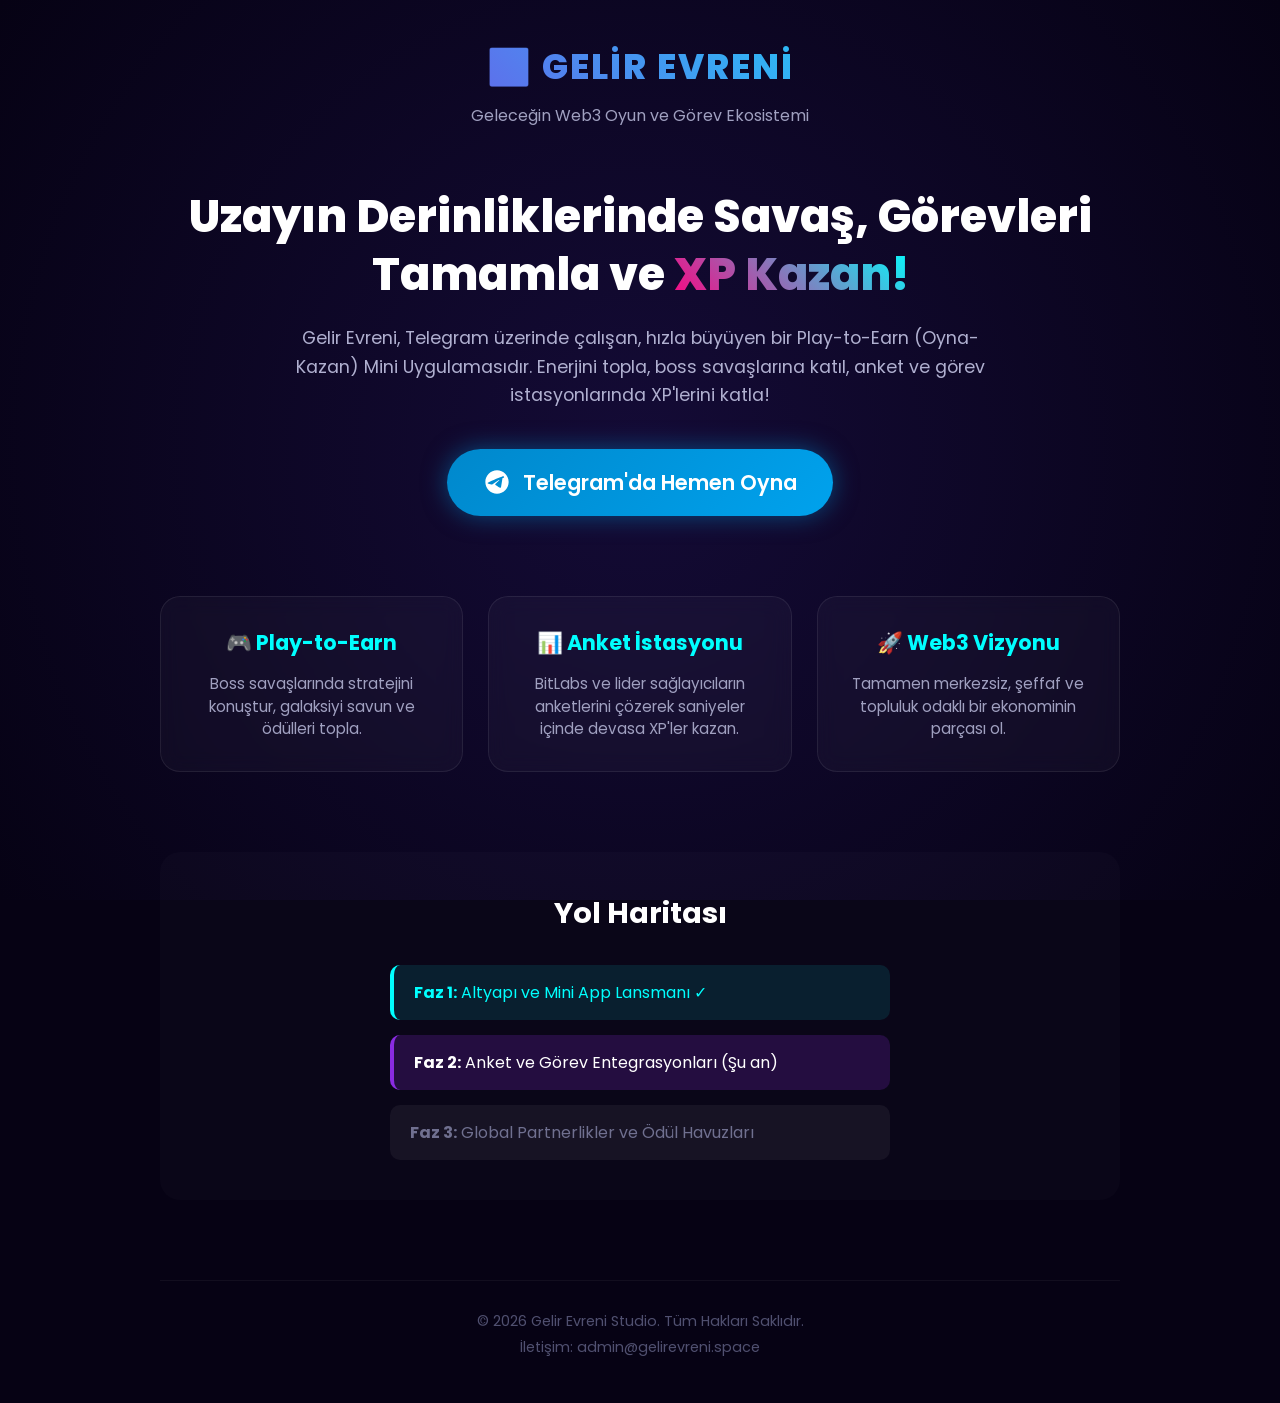
==== index.html @ 6a4e1609 "Rename İndex.html to index.html" ====
<!DOCTYPE html>
<html lang="tr">
<head>
    <meta charset="UTF-8">
    <meta name="viewport" content="width=device-width, initial-scale=1.0">
    <title>Gelir Evreni - Telegram Web3 Ekosistemi</title>
    <link rel="stylesheet" href="style.css">
    <link href="https://fonts.googleapis.com/css2?family=Poppins:wght@300;400;600;800&display=swap" rel="stylesheet">
</head>
<body>

    <div class="space-bg"></div>

    <div class="container">
        <header>
            <div class="logo">🌌 Gelir Evreni</div>
            <p class="tagline">Geleceğin Web3 Oyun ve Görev Ekosistemi</p>
        </header>

        <main class="hero">
            <h1>Uzayın Derinliklerinde Savaş, Görevleri Tamamla ve <span class="highlight">XP Kazan!</span></h1>
            <p class="description">
                Gelir Evreni, Telegram üzerinde çalışan, hızla büyüyen bir Play-to-Earn (Oyna-Kazan) Mini Uygulamasıdır. 
                Enerjini topla, boss savaşlarına katıl, anket ve görev istasyonlarında XP'lerini katla!
            </p>

            <a href="https://t.me/gelirevreni_bot" target="_blank" class="cta-button">
                <svg viewBox="0 0 24 24" class="tg-icon"><path d="M12 2C6.48 2 2 6.48 2 12s4.48 10 10 10 10-4.48 10-10S17.52 2 12 2zm4.64 6.8c-.15 1.58-.8 5.42-1.13 7.19-.14.75-.42 1-.68 1.03-.58.05-1.02-.38-1.58-.75-.88-.58-1.38-.94-2.23-1.5-1-.65-.35-1 .22-1.62.15-.15 2.7-2.46 2.75-2.67.01-.03.01-.15-.06-.21-.07-.06-.17-.04-.25-.02-.11.02-1.83 1.16-5.16 3.41-.49.33-.93.5-1.33.49-.44-.01-1.29-.25-1.92-.45-.77-.25-1.39-.39-1.34-.83.03-.23.35-.46.97-.71 3.8-1.65 6.33-2.74 7.6-3.27 3.61-1.51 4.36-1.77 4.85-1.78.11 0 .35.03.5.16.13.1.17.24.19.34.02.13.03.38.01.55z"/></svg>
                Telegram'da Hemen Oyna
            </a>
        </main>

        <section class="features">
            <div class="card">
                <h3>🎮 Play-to-Earn</h3>
                <p>Boss savaşlarında stratejini konuştur, galaksiyi savun ve ödülleri topla.</p>
            </div>
            <div class="card">
                <h3>📊 Anket İstasyonu</h3>
                <p>BitLabs ve lider sağlayıcıların anketlerini çözerek saniyeler içinde devasa XP'ler kazan.</p>
            </div>
            <div class="card">
                <h3>🚀 Web3 Vizyonu</h3>
                <p>Tamamen merkezsiz, şeffaf ve topluluk odaklı bir ekonominin parçası ol.</p>
            </div>
        </section>

        <section class="roadmap">
            <h2>Yol Haritası</h2>
            <div class="timeline">
                <div class="step done"><strong>Faz 1:</strong> Altyapı ve Mini App Lansmanı ✓</div>
                <div class="step active"><strong>Faz 2:</strong> Anket ve Görev Entegrasyonları (Şu an)</div>
                <div class="step"><strong>Faz 3:</strong> Global Partnerlikler ve Ödül Havuzları</div>
            </div>
        </section>

        <footer>
            <p>&copy; 2026 Gelir Evreni Studio. Tüm Hakları Saklıdır.</p>
            <p>İletişim: admin@gelirevreni.space</p>
        </footer>
    </div>

</body>
</html>
---- style.css ----
/* Temel Sıfırlamalar */
* {
    margin: 0;
    padding: 0;
    box-sizing: border-box;
    font-family: 'Poppins', sans-serif;
}

body {
    background-color: #060214;
    color: #ffffff;
    overflow-x: hidden;
    min-height: 100vh;
}

/* Animasyonlu Canlı Uzay Arka Planı */
.space-bg {
    position: fixed;
    top: 0;
    left: 0;
    width: 100%;
    height: 100%;
    background: radial-gradient(circle at 50% 50%, #140b36 0%, #060214 100%);
    z-index: -1;
}

/* Kapsayıcı */
.container {
    max-width: 1000px;
    margin: 0 auto;
    padding: 40px 20px;
    text-align: center;
}

/* Header */
header {
    margin-bottom: 60px;
}

.logo {
    font-size: 2.2rem;
    font-weight: 800;
    letter-spacing: 2px;
    text-transform: uppercase;
    background: linear-gradient(45deg, #8a2be2, #00ffff);
    -webkit-background-clip: text;
    -webkit-text-fill-color: transparent;
}

.tagline {
    font-size: 1rem;
    color: #a0a0c0;
    margin-top: 10px;
}

/* Hero Section */
.hero h1 {
    font-size: 2.8rem;
    font-weight: 800;
    line-height: 1.3;
    margin-bottom: 20px;
}

.highlight {
    background: linear-gradient(45deg, #ff007f, #00ffff);
    -webkit-background-clip: text;
    -webkit-text-fill-color: transparent;
}

.description {
    font-size: 1.1rem;
    color: #b0b0d0;
    max-width: 700px;
    margin: 0 auto 40px auto;
    line-height: 1.6;
}

/* Dev Telegram Butonu */
.cta-button {
    display: inline-flex;
    align-items: center;
    gap: 12px;
    background: linear-gradient(135deg, #0088cc 0%, #00a2ed 100%);
    color: white;
    text-decoration: none;
    padding: 18px 36px;
    font-size: 1.3rem;
    font-weight: 600;
    border-radius: 50px;
    box-shadow: 0 0 25px rgba(0, 136, 204, 0.5);
    transition: transform 0.3s ease, box-shadow 0.3s ease;
}

.cta-button:hover {
    transform: scale(1.05);
    box-shadow: 0 0 35px rgba(0, 136, 204, 0.8);
}

.tg-icon {
    width: 28px;
    height: 28px;
    fill: white;
}

/* Özellik Kartları (Features) */
.features {
    display: grid;
    grid-template-columns: repeat(auto-fit, minmax(280px, 1fr));
    gap: 25px;
    margin: 80px 0;
}

.card {
    background: rgba(255, 255, 255, 0.03);
    border: 1px solid rgba(255, 255, 255, 0.08);
    padding: 30px;
    border-radius: 20px;
    backdrop-filter: blur(10px);
    transition: border 0.3s ease;
}

.card:hover {
    border-color: #8a2be2;
}

.card h3 {
    font-size: 1.3rem;
    margin-bottom: 15px;
    color: #00ffff;
}

.card p {
    color: #a0a0c0;
    font-size: 0.95rem;
    line-height: 1.5;
}

/* Yol Haritası (Roadmap) */
.roadmap {
    margin: 60px 0;
    background: rgba(255, 255, 255, 0.02);
    padding: 40px;
    border-radius: 20px;
}

.roadmap h2 {
    margin-bottom: 30px;
    font-size: 1.8rem;
}

.timeline {
    display: flex;
    flex-direction: column;
    gap: 15px;
    max-width: 500px;
    margin: 0 auto;
    text-align: left;
}

.step {
    padding: 15px 20px;
    border-radius: 10px;
    background: rgba(255, 255, 255, 0.05);
    color: #707090;
}

.step.done {
    background: rgba(0, 255, 255, 0.1);
    color: #00ffff;
    border-left: 4px solid #00ffff;
}

.step.active {
    background: rgba(138, 43, 226, 0.2);
    color: #ffffff;
    border-left: 4px solid #8a2be2;
}

/* Footer */
footer {
    margin-top: 80px;
    border-top: 1px solid rgba(255, 255, 255, 0.05);
    padding-top: 30px;
    color: #505070;
    font-size: 0.9rem;
}

footer p {
    margin-bottom: 5px;
}

/* Mobil Uyum Tasarımı */
@media (max-width: 768px) {
    .hero h1 { font-size: 2rem; }
    .description { font-size: 1rem; }
    .cta-button { font-size: 1.1rem; padding: 15px 30px; }
}
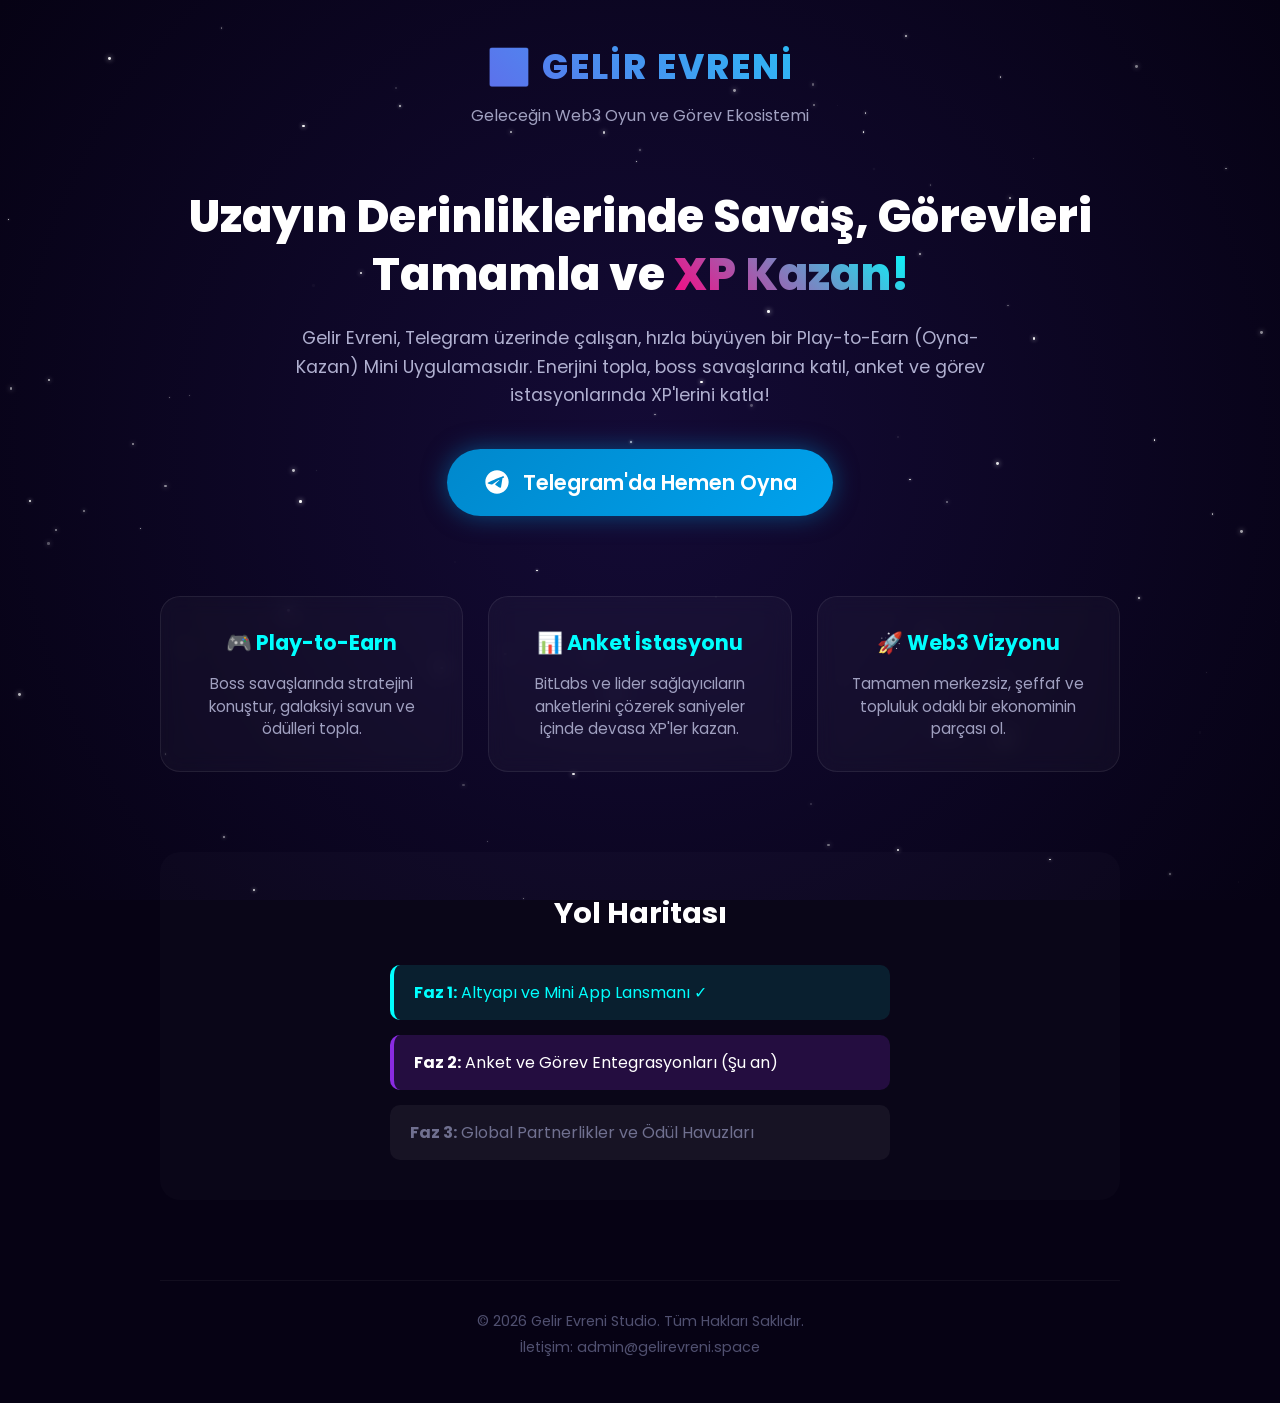
==== commit af961752: "Update index.html" ====
--- a/index.html
+++ b/index.html
@@ -59,6 +59,6 @@
             <p>İletişim: admin@gelirevreni.space</p>
         </footer>
     </div>
-
+<script src="index.js"></script>
 </body>
 </html>
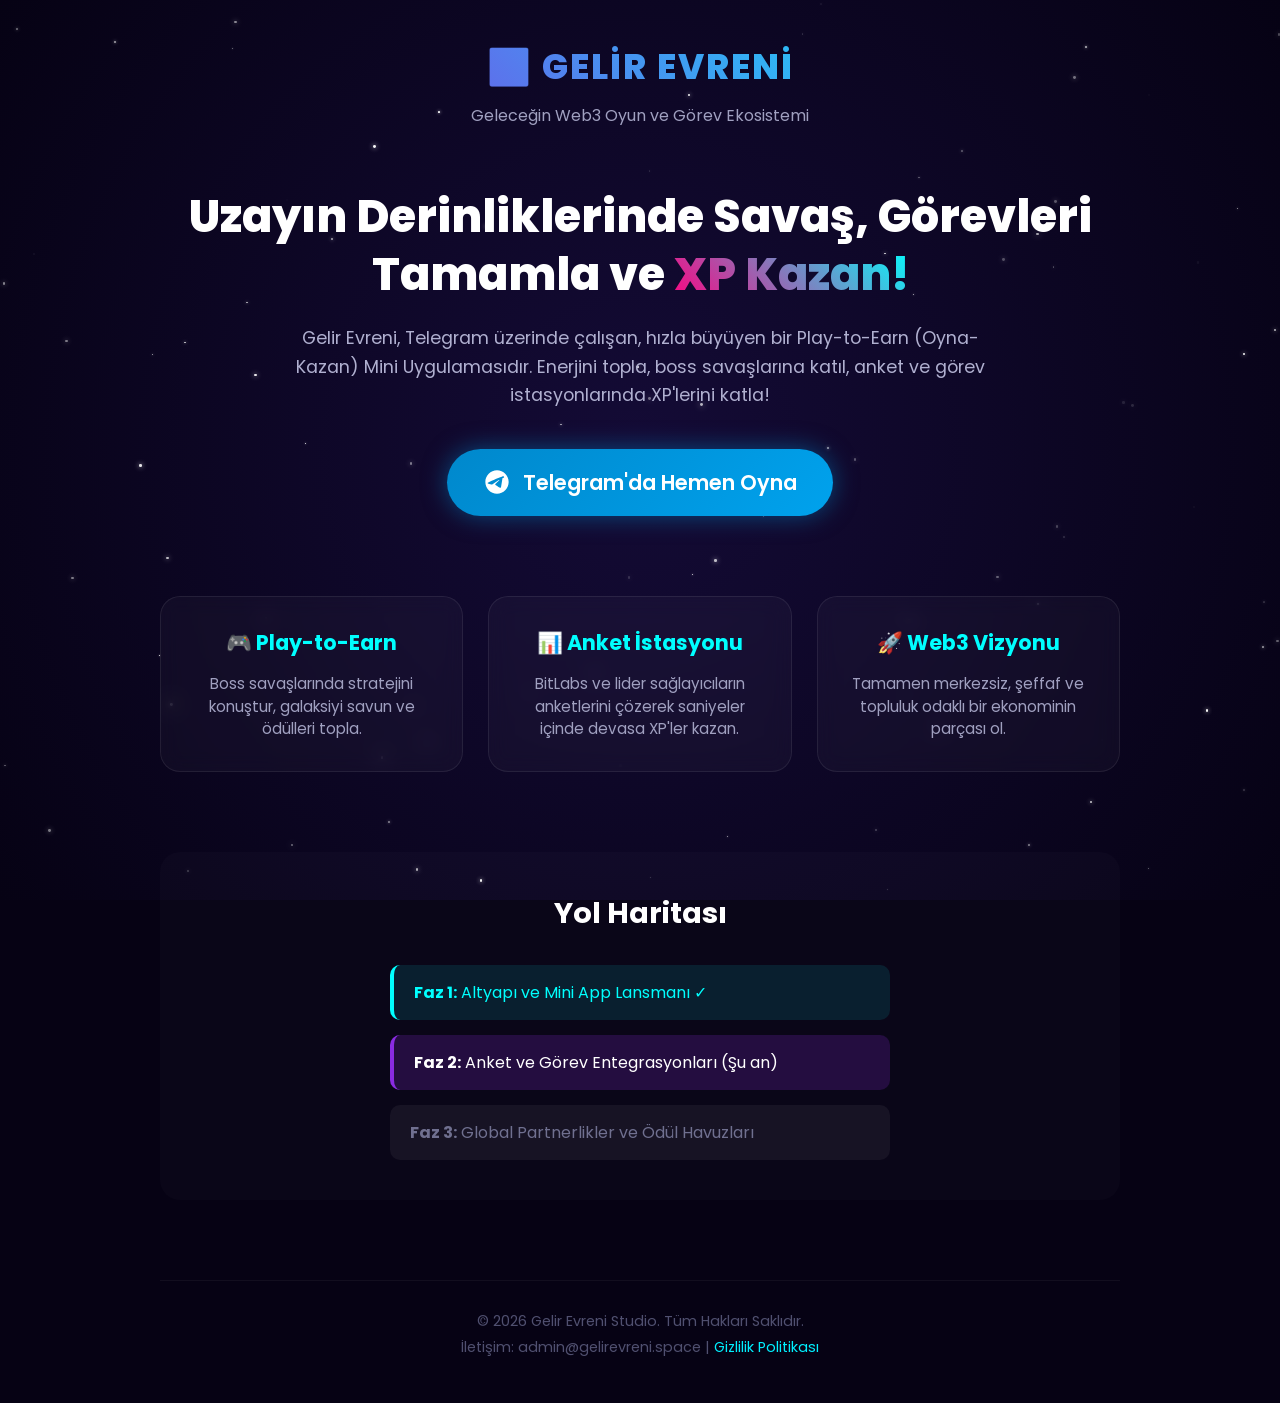
==== commit fb0dc561: "Update index.html" ====
--- a/index.html
+++ b/index.html
@@ -56,7 +56,7 @@
 
         <footer>
             <p>&copy; 2026 Gelir Evreni Studio. Tüm Hakları Saklıdır.</p>
-            <p>İletişim: admin@gelirevreni.space</p>
+            <p>İletişim: admin@gelirevreni.space | <a href="privacy.html" style="color: #00f0ff; text-decoration: none;">Gizlilik Politikası</a></p>
         </footer>
     </div>
 <script src="index.js"></script>
--- a/style.css
+++ b/style.css
@@ -195,3 +195,7 @@
     .description { font-size: 1rem; }
     .cta-button { font-size: 1.1rem; padding: 15px 30px; }
 }
+@keyframes twinkle {
+    0% { opacity: 0.2; transform: scale(0.8); }
+    100% { opacity: 1; transform: scale(1.2); }
+}
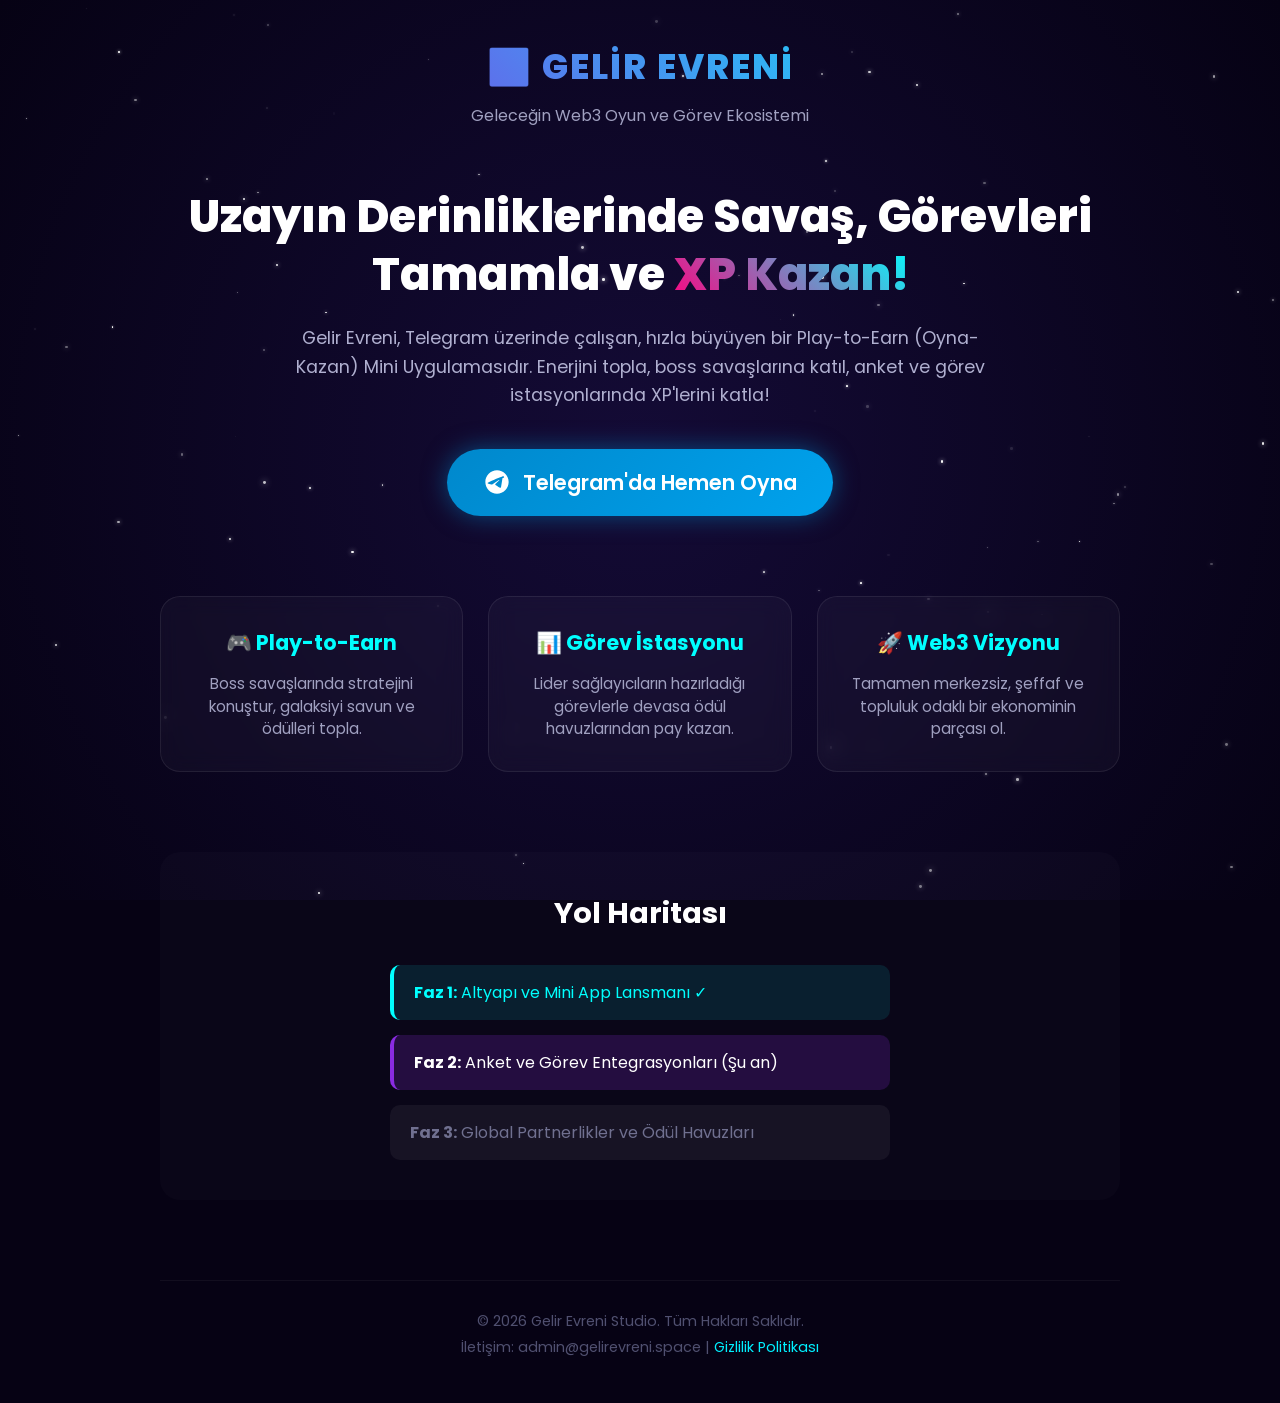
==== commit 0abeaf35: "Update index.html" ====
--- a/index.html
+++ b/index.html
@@ -36,8 +36,8 @@
                 <p>Boss savaşlarında stratejini konuştur, galaksiyi savun ve ödülleri topla.</p>
             </div>
             <div class="card">
-                <h3>📊 Anket İstasyonu</h3>
-                <p>BitLabs ve lider sağlayıcıların anketlerini çözerek saniyeler içinde devasa XP'ler kazan.</p>
+                <h3>📊 Görev İstasyonu</h3>
+                <p>Lider sağlayıcıların hazırladığı görevlerle devasa ödül havuzlarından pay kazan.</p>
             </div>
             <div class="card">
                 <h3>🚀 Web3 Vizyonu</h3>
